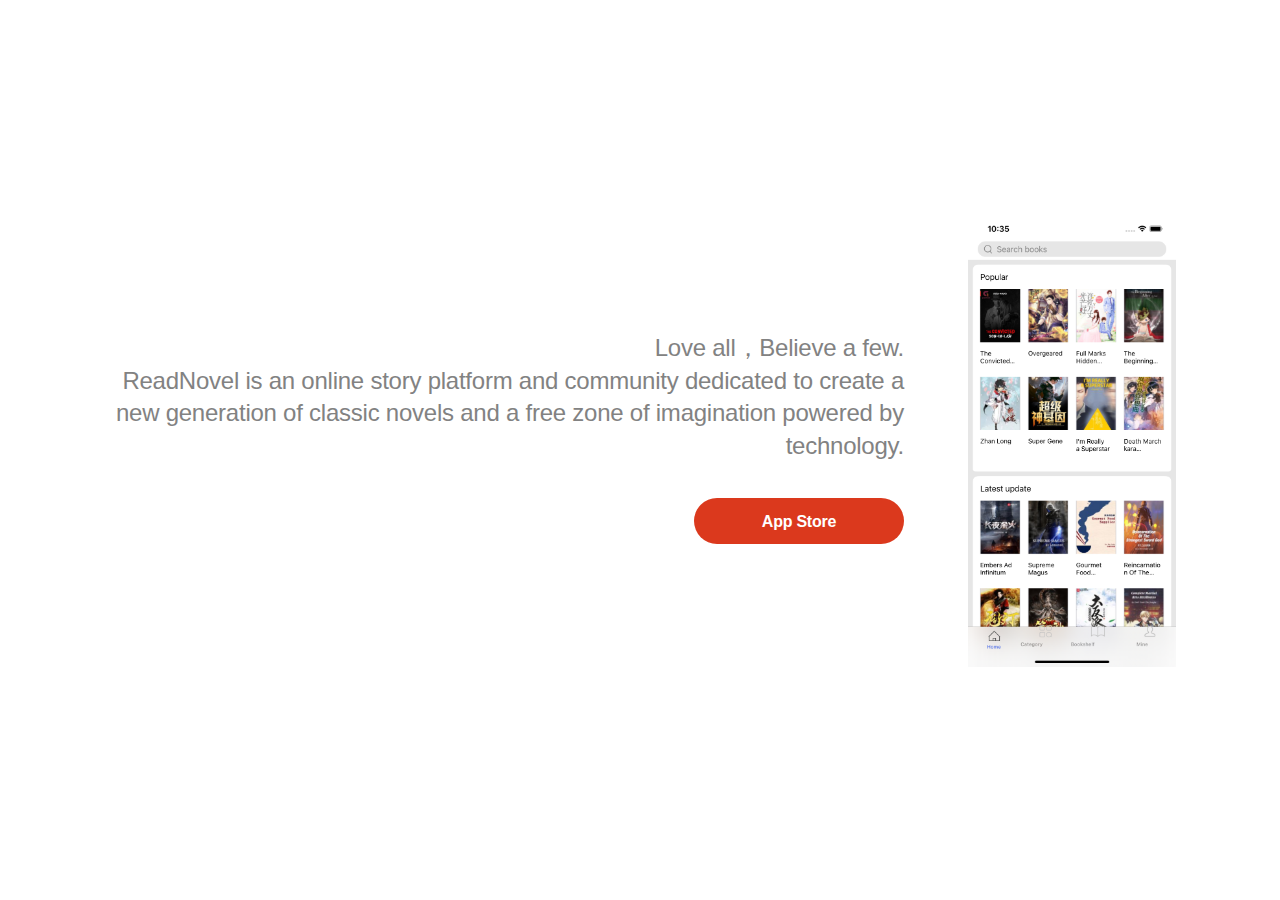
==== index.html @ 3066537f "Rename readnovel.html to index.html" ====
<!DOCTYPE html>
<html>
  <head>
    <meta http-equiv="Content-Type" content="text/html; charset=UTF-8" />
    <meta name="twitter:card" content="summary_large_image" />
    <title>
      Love all，Believe a few.
    </title>
    <link rel="shortcut icon" href="./favicon.png" />

    <meta
      name="viewport"
      content="width=device-width, initial-scale=1, user-scalable=no"
    />
    <link rel="stylesheet" href="./main.css" />
  </head>
  <body class="is-mobile">
    <!-- Header -->
    <header id="header">
      <div class="content">
        <p style="max-width: 800px;">
          Love all，Believe a few.
          <br/>
          ReadNovel is an online story platform and community dedicated to create a new generation of classic novels and a free zone of imagination powered by technology.
        </p>
        <ul class="actions">
          <li>
            <a
              href="https://apps.apple.com/cn/app/id1539115561"
              class="button primary solid"
              target="_blank"
              >App Store</a
            >
          </li>
        </ul>
      </div>
      <div class="image phone">
        <div class="inner"><img src="./pic_screen.png" alt="" /></div>
      </div>
    </header>
  </body>
</html>
---- main.css ----
@import url(fontawesome-all.min.css);

/*
	Fractal by HTML5 UP
	html5up.net | @ajlkn
	Free for personal and commercial use under the CCA 3.0 license (html5up.net/license)
*/

html, body, div, span, applet, object,
iframe, h1, h2, h3, h4, h5, h6, p, blockquote,
pre, a, abbr, acronym, address, big, cite,
code, del, dfn, em, img, ins, kbd, q, s, samp,
small, strike, strong, sub, sup, tt, var, b,
u, i, center, dl, dt, dd, ol, ul, li, fieldset,
form, label, legend, table, caption, tbody,
tfoot, thead, tr, th, td, article, aside,
canvas, details, embed, figure, figcaption,
footer, header, hgroup, menu, nav, output, ruby,
section, summary, time, mark, audio, video {
	margin: 0;
	padding: 0;
	border: 0;
	font-size: 100%;
	font: inherit;
	vertical-align: baseline;}

article, aside, details, figcaption, figure,
footer, header, hgroup, menu, nav, section {
	display: block;}

body {
	line-height: 1;
}

ol, ul {
	list-style: none;
}

blockquote, q {
	quotes: none;
}

	blockquote:before, blockquote:after, q:before, q:after {
		content: '';
		content: none;
	}

table {
	border-collapse: collapse;
	border-spacing: 0;
}

body {
	-webkit-text-size-adjust: none;
}

mark {
	background-color: transparent;
	color: inherit;
}

input::-moz-focus-inner {
	border: 0;
	padding: 0;
}

input, select, textarea {
	-moz-appearance: none;
	-webkit-appearance: none;
	-ms-appearance: none;
	appearance: none;
}

/* Basic */

	@-ms-viewport {
		width: device-width;
	}

	body {
		-ms-overflow-style: scrollbar;
	}

	@media screen and (max-width: 360px) {

		html, body {
			min-width: 320px;
		}

	}

	html {
		box-sizing: border-box;
	}

	*, *:before, *:after {
		box-sizing: inherit;
	}

	body {
		background: #ffffff;
	}

		body.is-preload *, body.is-preload *:before, body.is-preload *:after {
			-moz-animation: none !important;
			-webkit-animation: none !important;
			-ms-animation: none !important;
			animation: none !important;
			-moz-transition: none !important;
			-webkit-transition: none !important;
			-ms-transition: none !important;
			transition: none !important;
		}

/* Type */

	body {
		color: #999999;
	}

	html, input, select, textarea {
		font-size: 16pt;
	}

		@media screen and (max-width: 1680px) {

			html, input, select, textarea {
				font-size: 13pt;
			}

		}

		@media screen and (max-width: 1280px) {

			html, input, select, textarea {
				font-size: 12pt;
			}

		}

		@media screen and (max-width: 360px) {

			html, input, select, textarea {
				font-size: 11pt;
			}

		}

	body, input, select, textarea {
		font-family: Arial, Helvetica, sans-serif;
		font-weight: normal;
		line-height: 1.5em;
		letter-spacing: -0.015em;
	}

	a {
		-moz-transition: color 0.2s ease-in-out, border-bottom-color 0.2s ease-in-out;
		-webkit-transition: color 0.2s ease-in-out, border-bottom-color 0.2s ease-in-out;
		-ms-transition: color 0.2s ease-in-out, border-bottom-color 0.2s ease-in-out;
		transition: color 0.2s ease-in-out, border-bottom-color 0.2s ease-in-out;
		text-decoration: none;
		border-bottom: dotted 1px;
	}

		a:hover {
			border-bottom-color: transparent !important;
		}

	strong, b {
		font-weight: bold;
	}

	em, i {
		font-style: italic;
	}

	p {
		margin: 0 0 2em 0;
	}

	h1, h2, h3, h4, h5, h6 {
		font-weight: normal;
		line-height: 1em;
		margin: 0 0 1em 0;
		letter-spacing: -0.0125em;
	}

		h1 a, h2 a, h3 a, h4 a, h5 a, h6 a {
			color: inherit;
			text-decoration: none;
			border-bottom: none;
		}

		@media screen and (max-width: 980px) {

			h1 br, h2 br, h3 br, h4 br, h5 br, h6 br {
				display: none;
			}

		}

	h2 {
		font-size: 1.75em;
		line-height: 1.5em;
	}

	h3 {
		font-size: 1.5em;
		line-height: 1.5em;
	}

	h4 {
		font-size: 1.1em;
		line-height: 1.5em;
	}

	h5 {
		font-size: 0.9em;
		line-height: 1.5em;
	}

	h6 {
		font-size: 0.7em;
		line-height: 1.5em;
	}

	@media screen and (max-width: 736px) {

		h2 {
			font-size: 1.25em;
		}

		h3 {
			font-size: 1.2em;
		}

		h4 {
			font-size: 1em;
		}

	}

	sub {
		font-size: 0.8em;
		position: relative;
		top: 0.5em;
	}

	sup {
		font-size: 0.8em;
		position: relative;
		top: -0.5em;
	}

	blockquote {
		border-left-style: solid;
		border-left-width: 4px;
		font-style: italic;
		margin: 0 0 2em 0;
		padding: 0.5em 0 0.5em 2em;
	}

	code {
		border-radius: 6px;
		border-style: solid;
		border-width: 1px;
		font-family: "Courier New", monospace;
		font-size: 0.9em;
		margin: 0 0.25em;
		padding: 0.25em 0.65em;
	}

	pre {
		-webkit-overflow-scrolling: touch;
		font-family: "Courier New", monospace;
		font-size: 0.9em;
		margin: 0 0 2em 0;
	}

		pre code {
			display: block;
			line-height: 1.75em;
			padding: 1em 1.5em;
			overflow-x: auto;
		}

	hr {
		border: 0;
		border-bottom-style: solid;
		border-bottom-width: 1px;
		margin: 2em 0;
	}

		hr.major {
			margin: 3em 0;
		}

	.align-left {
		text-align: left;
	}

	.align-center {
		text-align: center;
	}

	.align-right {
		text-align: right;
	}

	input, select, textarea {
		color: #999999;
	}

	a {
		color: inherit;
		border-bottom-color: #d6d6d6;
	}

		a:hover {
			color: #4696e5;
		}

	strong, b {
		color: #828282;
	}

	h1, h2, h3, h4, h5, h6 {
		color: #828282;
	}

	blockquote {
		border-left-color: #e6e6e6;
	}

	code {
		background: rgba(144, 144, 144, 0.075);
		border-color: #e6e6e6;
	}

	hr {
		border-bottom-color: #e6e6e6;
	}

/* Row */

	.row {
		display: flex;
		flex-wrap: wrap;
		box-sizing: border-box;
		align-items: stretch;
	}

		.row > * {
			box-sizing: border-box;
		}

		.row.gtr-uniform > * > :last-child {
			margin-bottom: 0;
		}

		.row.aln-left {
			justify-content: flex-start;
		}

		.row.aln-center {
			justify-content: center;
		}

		.row.aln-right {
			justify-content: flex-end;
		}

		.row.aln-top {
			align-items: flex-start;
		}

		.row.aln-middle {
			align-items: center;
		}

		.row.aln-bottom {
			align-items: flex-end;
		}

		.row > .imp {
			order: -1;
		}

		.row > .col-1 {
			width: 8.33333%;
		}

		.row > .off-1 {
			margin-left: 8.33333%;
		}

		.row > .col-2 {
			width: 16.66667%;
		}

		.row > .off-2 {
			margin-left: 16.66667%;
		}

		.row > .col-3 {
			width: 25%;
		}

		.row > .off-3 {
			margin-left: 25%;
		}

		.row > .col-4 {
			width: 33.33333%;
		}

		.row > .off-4 {
			margin-left: 33.33333%;
		}

		.row > .col-5 {
			width: 41.66667%;
		}

		.row > .off-5 {
			margin-left: 41.66667%;
		}

		.row > .col-6 {
			width: 50%;
		}

		.row > .off-6 {
			margin-left: 50%;
		}

		.row > .col-7 {
			width: 58.33333%;
		}

		.row > .off-7 {
			margin-left: 58.33333%;
		}

		.row > .col-8 {
			width: 66.66667%;
		}

		.row > .off-8 {
			margin-left: 66.66667%;
		}

		.row > .col-9 {
			width: 75%;
		}

		.row > .off-9 {
			margin-left: 75%;
		}

		.row > .col-10 {
			width: 83.33333%;
		}

		.row > .off-10 {
			margin-left: 83.33333%;
		}

		.row > .col-11 {
			width: 91.66667%;
		}

		.row > .off-11 {
			margin-left: 91.66667%;
		}

		.row > .col-12 {
			width: 100%;
		}

		.row > .off-12 {
			margin-left: 100%;
		}

		.row.gtr-0 {
			margin-top: 0;
			margin-left: 0em;
		}

			.row.gtr-0 > * {
				padding: 0 0 0 0em;
			}

			.row.gtr-0.gtr-uniform {
				margin-top: 0em;
			}

				.row.gtr-0.gtr-uniform > * {
					padding-top: 0em;
				}

		.row.gtr-25 {
			margin-top: 0;
			margin-left: -0.375em;
		}

			.row.gtr-25 > * {
				padding: 0 0 0 0.375em;
			}

			.row.gtr-25.gtr-uniform {
				margin-top: -0.375em;
			}

				.row.gtr-25.gtr-uniform > * {
					padding-top: 0.375em;
				}

		.row.gtr-50 {
			margin-top: 0;
			margin-left: -0.75em;
		}

			.row.gtr-50 > * {
				padding: 0 0 0 0.75em;
			}

			.row.gtr-50.gtr-uniform {
				margin-top: -0.75em;
			}

				.row.gtr-50.gtr-uniform > * {
					padding-top: 0.75em;
				}

		.row {
			margin-top: 0;
			margin-left: -1.5em;
		}

			.row > * {
				padding: 0 0 0 1.5em;
			}

			.row.gtr-uniform {
				margin-top: -1.5em;
			}

				.row.gtr-uniform > * {
					padding-top: 1.5em;
				}

		.row.gtr-150 {
			margin-top: 0;
			margin-left: -2.25em;
		}

			.row.gtr-150 > * {
				padding: 0 0 0 2.25em;
			}

			.row.gtr-150.gtr-uniform {
				margin-top: -2.25em;
			}

				.row.gtr-150.gtr-uniform > * {
					padding-top: 2.25em;
				}

		.row.gtr-200 {
			margin-top: 0;
			margin-left: -3em;
		}

			.row.gtr-200 > * {
				padding: 0 0 0 3em;
			}

			.row.gtr-200.gtr-uniform {
				margin-top: -3em;
			}

				.row.gtr-200.gtr-uniform > * {
					padding-top: 3em;
				}

		@media screen and (max-width: 1680px) {

			.row {
				display: flex;
				flex-wrap: wrap;
				box-sizing: border-box;
				align-items: stretch;
			}

				.row > * {
					box-sizing: border-box;
				}

				.row.gtr-uniform > * > :last-child {
					margin-bottom: 0;
				}

				.row.aln-left {
					justify-content: flex-start;
				}

				.row.aln-center {
					justify-content: center;
				}

				.row.aln-right {
					justify-content: flex-end;
				}

				.row.aln-top {
					align-items: flex-start;
				}

				.row.aln-middle {
					align-items: center;
				}

				.row.aln-bottom {
					align-items: flex-end;
				}

				.row > .imp-xlarge {
					order: -1;
				}

				.row > .col-1-xlarge {
					width: 8.33333%;
				}

				.row > .off-1-xlarge {
					margin-left: 8.33333%;
				}

				.row > .col-2-xlarge {
					width: 16.66667%;
				}

				.row > .off-2-xlarge {
					margin-left: 16.66667%;
				}

				.row > .col-3-xlarge {
					width: 25%;
				}

				.row > .off-3-xlarge {
					margin-left: 25%;
				}

				.row > .col-4-xlarge {
					width: 33.33333%;
				}

				.row > .off-4-xlarge {
					margin-left: 33.33333%;
				}

				.row > .col-5-xlarge {
					width: 41.66667%;
				}

				.row > .off-5-xlarge {
					margin-left: 41.66667%;
				}

				.row > .col-6-xlarge {
					width: 50%;
				}

				.row > .off-6-xlarge {
					margin-left: 50%;
				}

				.row > .col-7-xlarge {
					width: 58.33333%;
				}

				.row > .off-7-xlarge {
					margin-left: 58.33333%;
				}

				.row > .col-8-xlarge {
					width: 66.66667%;
				}

				.row > .off-8-xlarge {
					margin-left: 66.66667%;
				}

				.row > .col-9-xlarge {
					width: 75%;
				}

				.row > .off-9-xlarge {
					margin-left: 75%;
				}

				.row > .col-10-xlarge {
					width: 83.33333%;
				}

				.row > .off-10-xlarge {
					margin-left: 83.33333%;
				}

				.row > .col-11-xlarge {
					width: 91.66667%;
				}

				.row > .off-11-xlarge {
					margin-left: 91.66667%;
				}

				.row > .col-12-xlarge {
					width: 100%;
				}

				.row > .off-12-xlarge {
					margin-left: 100%;
				}

				.row.gtr-0 {
					margin-top: 0;
					margin-left: 0em;
				}

					.row.gtr-0 > * {
						padding: 0 0 0 0em;
					}

					.row.gtr-0.gtr-uniform {
						margin-top: 0em;
					}

						.row.gtr-0.gtr-uniform > * {
							padding-top: 0em;
						}

				.row.gtr-25 {
					margin-top: 0;
					margin-left: -0.375em;
				}

					.row.gtr-25 > * {
						padding: 0 0 0 0.375em;
					}

					.row.gtr-25.gtr-uniform {
						margin-top: -0.375em;
					}

						.row.gtr-25.gtr-uniform > * {
							padding-top: 0.375em;
						}

				.row.gtr-50 {
					margin-top: 0;
					margin-left: -0.75em;
				}

					.row.gtr-50 > * {
						padding: 0 0 0 0.75em;
					}

					.row.gtr-50.gtr-uniform {
						margin-top: -0.75em;
					}

						.row.gtr-50.gtr-uniform > * {
							padding-top: 0.75em;
						}

				.row {
					margin-top: 0;
					margin-left: -1.5em;
				}

					.row > * {
						padding: 0 0 0 1.5em;
					}

					.row.gtr-uniform {
						margin-top: -1.5em;
					}

						.row.gtr-uniform > * {
							padding-top: 1.5em;
						}

				.row.gtr-150 {
					margin-top: 0;
					margin-left: -2.25em;
				}

					.row.gtr-150 > * {
						padding: 0 0 0 2.25em;
					}

					.row.gtr-150.gtr-uniform {
						margin-top: -2.25em;
					}

						.row.gtr-150.gtr-uniform > * {
							padding-top: 2.25em;
						}

				.row.gtr-200 {
					margin-top: 0;
					margin-left: -3em;
				}

					.row.gtr-200 > * {
						padding: 0 0 0 3em;
					}

					.row.gtr-200.gtr-uniform {
						margin-top: -3em;
					}

						.row.gtr-200.gtr-uniform > * {
							padding-top: 3em;
						}

		}

		@media screen and (max-width: 1280px) {

			.row {
				display: flex;
				flex-wrap: wrap;
				box-sizing: border-box;
				align-items: stretch;
			}

				.row > * {
					box-sizing: border-box;
				}

				.row.gtr-uniform > * > :last-child {
					margin-bottom: 0;
				}

				.row.aln-left {
					justify-content: flex-start;
				}

				.row.aln-center {
					justify-content: center;
				}

				.row.aln-right {
					justify-content: flex-end;
				}

				.row.aln-top {
					align-items: flex-start;
				}

				.row.aln-middle {
					align-items: center;
				}

				.row.aln-bottom {
					align-items: flex-end;
				}

				.row > .imp-large {
					order: -1;
				}

				.row > .col-1-large {
					width: 8.33333%;
				}

				.row > .off-1-large {
					margin-left: 8.33333%;
				}

				.row > .col-2-large {
					width: 16.66667%;
				}

				.row > .off-2-large {
					margin-left: 16.66667%;
				}

				.row > .col-3-large {
					width: 25%;
				}

				.row > .off-3-large {
					margin-left: 25%;
				}

				.row > .col-4-large {
					width: 33.33333%;
				}

				.row > .off-4-large {
					margin-left: 33.33333%;
				}

				.row > .col-5-large {
					width: 41.66667%;
				}

				.row > .off-5-large {
					margin-left: 41.66667%;
				}

				.row > .col-6-large {
					width: 50%;
				}

				.row > .off-6-large {
					margin-left: 50%;
				}

				.row > .col-7-large {
					width: 58.33333%;
				}

				.row > .off-7-large {
					margin-left: 58.33333%;
				}

				.row > .col-8-large {
					width: 66.66667%;
				}

				.row > .off-8-large {
					margin-left: 66.66667%;
				}

				.row > .col-9-large {
					width: 75%;
				}

				.row > .off-9-large {
					margin-left: 75%;
				}

				.row > .col-10-large {
					width: 83.33333%;
				}

				.row > .off-10-large {
					margin-left: 83.33333%;
				}

				.row > .col-11-large {
					width: 91.66667%;
				}

				.row > .off-11-large {
					margin-left: 91.66667%;
				}

				.row > .col-12-large {
					width: 100%;
				}

				.row > .off-12-large {
					margin-left: 100%;
				}

				.row.gtr-0 {
					margin-top: 0;
					margin-left: 0em;
				}

					.row.gtr-0 > * {
						padding: 0 0 0 0em;
					}

					.row.gtr-0.gtr-uniform {
						margin-top: 0em;
					}

						.row.gtr-0.gtr-uniform > * {
							padding-top: 0em;
						}

				.row.gtr-25 {
					margin-top: 0;
					margin-left: -0.375em;
				}

					.row.gtr-25 > * {
						padding: 0 0 0 0.375em;
					}

					.row.gtr-25.gtr-uniform {
						margin-top: -0.375em;
					}

						.row.gtr-25.gtr-uniform > * {
							padding-top: 0.375em;
						}

				.row.gtr-50 {
					margin-top: 0;
					margin-left: -0.75em;
				}

					.row.gtr-50 > * {
						padding: 0 0 0 0.75em;
					}

					.row.gtr-50.gtr-uniform {
						margin-top: -0.75em;
					}

						.row.gtr-50.gtr-uniform > * {
							padding-top: 0.75em;
						}

				.row {
					margin-top: 0;
					margin-left: -1.5em;
				}

					.row > * {
						padding: 0 0 0 1.5em;
					}

					.row.gtr-uniform {
						margin-top: -1.5em;
					}

						.row.gtr-uniform > * {
							padding-top: 1.5em;
						}

				.row.gtr-150 {
					margin-top: 0;
					margin-left: -2.25em;
				}

					.row.gtr-150 > * {
						padding: 0 0 0 2.25em;
					}

					.row.gtr-150.gtr-uniform {
						margin-top: -2.25em;
					}

						.row.gtr-150.gtr-uniform > * {
							padding-top: 2.25em;
						}

				.row.gtr-200 {
					margin-top: 0;
					margin-left: -3em;
				}

					.row.gtr-200 > * {
						padding: 0 0 0 3em;
					}

					.row.gtr-200.gtr-uniform {
						margin-top: -3em;
					}

						.row.gtr-200.gtr-uniform > * {
							padding-top: 3em;
						}

		}

		@media screen and (max-width: 980px) {

			.row {
				display: flex;
				flex-wrap: wrap;
				box-sizing: border-box;
				align-items: stretch;
			}

				.row > * {
					box-sizing: border-box;
				}

				.row.gtr-uniform > * > :last-child {
					margin-bottom: 0;
				}

				.row.aln-left {
					justify-content: flex-start;
				}

				.row.aln-center {
					justify-content: center;
				}

				.row.aln-right {
					justify-content: flex-end;
				}

				.row.aln-top {
					align-items: flex-start;
				}

				.row.aln-middle {
					align-items: center;
				}

				.row.aln-bottom {
					align-items: flex-end;
				}

				.row > .imp-medium {
					order: -1;
				}

				.row > .col-1-medium {
					width: 8.33333%;
				}

				.row > .off-1-medium {
					margin-left: 8.33333%;
				}

				.row > .col-2-medium {
					width: 16.66667%;
				}

				.row > .off-2-medium {
					margin-left: 16.66667%;
				}

				.row > .col-3-medium {
					width: 25%;
				}

				.row > .off-3-medium {
					margin-left: 25%;
				}

				.row > .col-4-medium {
					width: 33.33333%;
				}

				.row > .off-4-medium {
					margin-left: 33.33333%;
				}

				.row > .col-5-medium {
					width: 41.66667%;
				}

				.row > .off-5-medium {
					margin-left: 41.66667%;
				}

				.row > .col-6-medium {
					width: 50%;
				}

				.row > .off-6-medium {
					margin-left: 50%;
				}

				.row > .col-7-medium {
					width: 58.33333%;
				}

				.row > .off-7-medium {
					margin-left: 58.33333%;
				}

				.row > .col-8-medium {
					width: 66.66667%;
				}

				.row > .off-8-medium {
					margin-left: 66.66667%;
				}

				.row > .col-9-medium {
					width: 75%;
				}

				.row > .off-9-medium {
					margin-left: 75%;
				}

				.row > .col-10-medium {
					width: 83.33333%;
				}

				.row > .off-10-medium {
					margin-left: 83.33333%;
				}

				.row > .col-11-medium {
					width: 91.66667%;
				}

				.row > .off-11-medium {
					margin-left: 91.66667%;
				}

				.row > .col-12-medium {
					width: 100%;
				}

				.row > .off-12-medium {
					margin-left: 100%;
				}

				.row.gtr-0 {
					margin-top: 0;
					margin-left: 0em;
				}

					.row.gtr-0 > * {
						padding: 0 0 0 0em;
					}

					.row.gtr-0.gtr-uniform {
						margin-top: 0em;
					}

						.row.gtr-0.gtr-uniform > * {
							padding-top: 0em;
						}

				.row.gtr-25 {
					margin-top: 0;
					margin-left: -0.375em;
				}

					.row.gtr-25 > * {
						padding: 0 0 0 0.375em;
					}

					.row.gtr-25.gtr-uniform {
						margin-top: -0.375em;
					}

						.row.gtr-25.gtr-uniform > * {
							padding-top: 0.375em;
						}

				.row.gtr-50 {
					margin-top: 0;
					margin-left: -0.75em;
				}

					.row.gtr-50 > * {
						padding: 0 0 0 0.75em;
					}

					.row.gtr-50.gtr-uniform {
						margin-top: -0.75em;
					}

						.row.gtr-50.gtr-uniform > * {
							padding-top: 0.75em;
						}

				.row {
					margin-top: 0;
					margin-left: -1.5em;
				}

					.row > * {
						padding: 0 0 0 1.5em;
					}

					.row.gtr-uniform {
						margin-top: -1.5em;
					}

						.row.gtr-uniform > * {
							padding-top: 1.5em;
						}

				.row.gtr-150 {
					margin-top: 0;
					margin-left: -2.25em;
				}

					.row.gtr-150 > * {
						padding: 0 0 0 2.25em;
					}

					.row.gtr-150.gtr-uniform {
						margin-top: -2.25em;
					}

						.row.gtr-150.gtr-uniform > * {
							padding-top: 2.25em;
						}

				.row.gtr-200 {
					margin-top: 0;
					margin-left: -3em;
				}

					.row.gtr-200 > * {
						padding: 0 0 0 3em;
					}

					.row.gtr-200.gtr-uniform {
						margin-top: -3em;
					}

						.row.gtr-200.gtr-uniform > * {
							padding-top: 3em;
						}

		}

		@media screen and (max-width: 736px) {

			.row {
				display: flex;
				flex-wrap: wrap;
				box-sizing: border-box;
				align-items: stretch;
			}

				.row > * {
					box-sizing: border-box;
				}

				.row.gtr-uniform > * > :last-child {
					margin-bottom: 0;
				}

				.row.aln-left {
					justify-content: flex-start;
				}

				.row.aln-center {
					justify-content: center;
				}

				.row.aln-right {
					justify-content: flex-end;
				}

				.row.aln-top {
					align-items: flex-start;
				}

				.row.aln-middle {
					align-items: center;
				}

				.row.aln-bottom {
					align-items: flex-end;
				}

				.row > .imp-small {
					order: -1;
				}

				.row > .col-1-small {
					width: 8.33333%;
				}

				.row > .off-1-small {
					margin-left: 8.33333%;
				}

				.row > .col-2-small {
					width: 16.66667%;
				}

				.row > .off-2-small {
					margin-left: 16.66667%;
				}

				.row > .col-3-small {
					width: 25%;
				}

				.row > .off-3-small {
					margin-left: 25%;
				}

				.row > .col-4-small {
					width: 33.33333%;
				}

				.row > .off-4-small {
					margin-left: 33.33333%;
				}

				.row > .col-5-small {
					width: 41.66667%;
				}

				.row > .off-5-small {
					margin-left: 41.66667%;
				}

				.row > .col-6-small {
					width: 50%;
				}

				.row > .off-6-small {
					margin-left: 50%;
				}

				.row > .col-7-small {
					width: 58.33333%;
				}

				.row > .off-7-small {
					margin-left: 58.33333%;
				}

				.row > .col-8-small {
					width: 66.66667%;
				}

				.row > .off-8-small {
					margin-left: 66.66667%;
				}

				.row > .col-9-small {
					width: 75%;
				}

				.row > .off-9-small {
					margin-left: 75%;
				}

				.row > .col-10-small {
					width: 83.33333%;
				}

				.row > .off-10-small {
					margin-left: 83.33333%;
				}

				.row > .col-11-small {
					width: 91.66667%;
				}

				.row > .off-11-small {
					margin-left: 91.66667%;
				}

				.row > .col-12-small {
					width: 100%;
				}

				.row > .off-12-small {
					margin-left: 100%;
				}

				.row.gtr-0 {
					margin-top: 0;
					margin-left: 0em;
				}

					.row.gtr-0 > * {
						padding: 0 0 0 0em;
					}

					.row.gtr-0.gtr-uniform {
						margin-top: 0em;
					}

						.row.gtr-0.gtr-uniform > * {
							padding-top: 0em;
						}

				.row.gtr-25 {
					margin-top: 0;
					margin-left: -0.375em;
				}

					.row.gtr-25 > * {
						padding: 0 0 0 0.375em;
					}

					.row.gtr-25.gtr-uniform {
						margin-top: -0.375em;
					}

						.row.gtr-25.gtr-uniform > * {
							padding-top: 0.375em;
						}

				.row.gtr-50 {
					margin-top: 0;
					margin-left: -0.75em;
				}

					.row.gtr-50 > * {
						padding: 0 0 0 0.75em;
					}

					.row.gtr-50.gtr-uniform {
						margin-top: -0.75em;
					}

						.row.gtr-50.gtr-uniform > * {
							padding-top: 0.75em;
						}

				.row {
					margin-top: 0;
					margin-left: -1.5em;
				}

					.row > * {
						padding: 0 0 0 1.5em;
					}

					.row.gtr-uniform {
						margin-top: -1.5em;
					}

						.row.gtr-uniform > * {
							padding-top: 1.5em;
						}

				.row.gtr-150 {
					margin-top: 0;
					margin-left: -2.25em;
				}

					.row.gtr-150 > * {
						padding: 0 0 0 2.25em;
					}

					.row.gtr-150.gtr-uniform {
						margin-top: -2.25em;
					}

						.row.gtr-150.gtr-uniform > * {
							padding-top: 2.25em;
						}

				.row.gtr-200 {
					margin-top: 0;
					margin-left: -3em;
				}

					.row.gtr-200 > * {
						padding: 0 0 0 3em;
					}

					.row.gtr-200.gtr-uniform {
						margin-top: -3em;
					}

						.row.gtr-200.gtr-uniform > * {
							padding-top: 3em;
						}

		}

		@media screen and (max-width: 480px) {

			.row {
				display: flex;
				flex-wrap: wrap;
				box-sizing: border-box;
				align-items: stretch;
			}

				.row > * {
					box-sizing: border-box;
				}

				.row.gtr-uniform > * > :last-child {
					margin-bottom: 0;
				}

				.row.aln-left {
					justify-content: flex-start;
				}

				.row.aln-center {
					justify-content: center;
				}

				.row.aln-right {
					justify-content: flex-end;
				}

				.row.aln-top {
					align-items: flex-start;
				}

				.row.aln-middle {
					align-items: center;
				}

				.row.aln-bottom {
					align-items: flex-end;
				}

				.row > .imp-xsmall {
					order: -1;
				}

				.row > .col-1-xsmall {
					width: 8.33333%;
				}

				.row > .off-1-xsmall {
					margin-left: 8.33333%;
				}

				.row > .col-2-xsmall {
					width: 16.66667%;
				}

				.row > .off-2-xsmall {
					margin-left: 16.66667%;
				}

				.row > .col-3-xsmall {
					width: 25%;
				}

				.row > .off-3-xsmall {
					margin-left: 25%;
				}

				.row > .col-4-xsmall {
					width: 33.33333%;
				}

				.row > .off-4-xsmall {
					margin-left: 33.33333%;
				}

				.row > .col-5-xsmall {
					width: 41.66667%;
				}

				.row > .off-5-xsmall {
					margin-left: 41.66667%;
				}

				.row > .col-6-xsmall {
					width: 50%;
				}

				.row > .off-6-xsmall {
					margin-left: 50%;
				}

				.row > .col-7-xsmall {
					width: 58.33333%;
				}

				.row > .off-7-xsmall {
					margin-left: 58.33333%;
				}

				.row > .col-8-xsmall {
					width: 66.66667%;
				}

				.row > .off-8-xsmall {
					margin-left: 66.66667%;
				}

				.row > .col-9-xsmall {
					width: 75%;
				}

				.row > .off-9-xsmall {
					margin-left: 75%;
				}

				.row > .col-10-xsmall {
					width: 83.33333%;
				}

				.row > .off-10-xsmall {
					margin-left: 83.33333%;
				}

				.row > .col-11-xsmall {
					width: 91.66667%;
				}

				.row > .off-11-xsmall {
					margin-left: 91.66667%;
				}

				.row > .col-12-xsmall {
					width: 100%;
				}

				.row > .off-12-xsmall {
					margin-left: 100%;
				}

				.row.gtr-0 {
					margin-top: 0;
					margin-left: 0em;
				}

					.row.gtr-0 > * {
						padding: 0 0 0 0em;
					}

					.row.gtr-0.gtr-uniform {
						margin-top: 0em;
					}

						.row.gtr-0.gtr-uniform > * {
							padding-top: 0em;
						}

				.row.gtr-25 {
					margin-top: 0;
					margin-left: -0.375em;
				}

					.row.gtr-25 > * {
						padding: 0 0 0 0.375em;
					}

					.row.gtr-25.gtr-uniform {
						margin-top: -0.375em;
					}

						.row.gtr-25.gtr-uniform > * {
							padding-top: 0.375em;
						}

				.row.gtr-50 {
					margin-top: 0;
					margin-left: -0.75em;
				}

					.row.gtr-50 > * {
						padding: 0 0 0 0.75em;
					}

					.row.gtr-50.gtr-uniform {
						margin-top: -0.75em;
					}

						.row.gtr-50.gtr-uniform > * {
							padding-top: 0.75em;
						}

				.row {
					margin-top: 0;
					margin-left: -1.5em;
				}

					.row > * {
						padding: 0 0 0 1.5em;
					}

					.row.gtr-uniform {
						margin-top: -1.5em;
					}

						.row.gtr-uniform > * {
							padding-top: 1.5em;
						}

				.row.gtr-150 {
					margin-top: 0;
					margin-left: -2.25em;
				}

					.row.gtr-150 > * {
						padding: 0 0 0 2.25em;
					}

					.row.gtr-150.gtr-uniform {
						margin-top: -2.25em;
					}

						.row.gtr-150.gtr-uniform > * {
							padding-top: 2.25em;
						}

				.row.gtr-200 {
					margin-top: 0;
					margin-left: -3em;
				}

					.row.gtr-200 > * {
						padding: 0 0 0 3em;
					}

					.row.gtr-200.gtr-uniform {
						margin-top: -3em;
					}

						.row.gtr-200.gtr-uniform > * {
							padding-top: 3em;
						}

		}

/* Box */

	.box {
		border-radius: 6px;
		border: solid 1px #e6e6e6;
		margin-bottom: 2em;
		padding: 1.5em;
	}

		.box > :last-child,
		.box > :last-child > :last-child,
		.box > :last-child > :last-child > :last-child {
			margin-bottom: 0;
		}

		.box.alt {
			border: 0;
			border-radius: 0;
			padding: 0;
		}

/* Button */

	input[type="submit"],
	input[type="reset"],
	input[type="button"],
	button,
	.button {
		-moz-appearance: none;
		-webkit-appearance: none;
		-ms-appearance: none;
		appearance: none;
		-moz-transition: background-color 0.2s ease-in-out, color 0.2s ease-in-out;
		-webkit-transition: background-color 0.2s ease-in-out, color 0.2s ease-in-out;
		-ms-transition: background-color 0.2s ease-in-out, color 0.2s ease-in-out;
		transition: background-color 0.2s ease-in-out, color 0.2s ease-in-out;
		border-radius: 6px;
		border: 0;
		cursor: pointer;
		display: inline-block;
		font-weight: bold;
		height: 2.85em;
		line-height: 2.95em;
		padding: 0 1.75em;
		text-align: center;
		text-decoration: none;
		white-space: nowrap;
	}

		input[type="submit"].icon,
		input[type="reset"].icon,
		input[type="button"].icon,
		button.icon,
		.button.icon {
			padding-left: 1.35em;
		}

			input[type="submit"].icon:before,
			input[type="reset"].icon:before,
			input[type="button"].icon:before,
			button.icon:before,
			.button.icon:before {
				margin-right: 0.5em;
			}

		input[type="submit"].fit,
		input[type="reset"].fit,
		input[type="button"].fit,
		button.fit,
		.button.fit {
			width: 100%;
		}

		input[type="submit"].small,
		input[type="reset"].small,
		input[type="button"].small,
		button.small,
		.button.small {
			font-size: 0.8em;
		}

		input[type="submit"].large,
		input[type="reset"].large,
		input[type="button"].large,
		button.large,
		.button.large {
			font-size: 1.35em;
		}

		input[type="submit"].disabled, input[type="submit"]:disabled,
		input[type="reset"].disabled,
		input[type="reset"]:disabled,
		input[type="button"].disabled,
		input[type="button"]:disabled,
		button.disabled,
		button:disabled,
		.button.disabled,
		.button:disabled {
			pointer-events: none;
			cursor: default;
			opacity: 0.25;
		}

		@media screen and (max-width: 480px) {

			input[type="submit"].icon,
			input[type="reset"].icon,
			input[type="button"].icon,
			button.icon,
			.button.icon {
				padding: 0;
			}

		}

	@media screen and (max-width: 480px) and (orientation: portrait) {

		input[type="submit"],
		input[type="reset"],
		input[type="button"],
		button,
		.button {
			padding: 0;
		}

	}

	input[type="submit"],
	input[type="reset"],
	input[type="button"],
	button,
	.button {
		background-color: transparent;
		color: #828282 !important;
		box-shadow: inset 0 0 0 2px #e6e6e6;
	}

		input[type="submit"]:hover,
		input[type="reset"]:hover,
		input[type="button"]:hover,
		button:hover,
		.button:hover {
			background-color: rgba(144, 144, 144, 0.075);
		}

		input[type="submit"]:active,
		input[type="reset"]:active,
		input[type="button"]:active,
		button:active,
		.button:active {
			background-color: rgba(144, 144, 144, 0.15);
		}

		input[type="submit"].primary,
		input[type="reset"].primary,
		input[type="button"].primary,
		button.primary,
		.button.primary {
			box-shadow: none;
			background-color: #4696e5;
			color: #ffffff !important;
		}

			input[type="submit"].primary:hover,
			input[type="reset"].primary:hover,
			input[type="button"].primary:hover,
			button.primary:hover,
			.button.primary:hover {
				background-color: #5ca3e8;
			}

			input[type="submit"].primary:active,
			input[type="reset"].primary:active,
			input[type="button"].primary:active,
			button.primary:active,
			.button.primary:active {
				background-color: #3089e2;
			}

/* Form */

	form {
		margin: 0 0 2em 0;
	}

	label {
		display: block;
		font-size: 0.9em;
		font-weight: bold;
		margin: 0 0 1em 0;
	}

	input[type="text"],
	input[type="password"],
	input[type="email"],
	select,
	textarea {
		-moz-appearance: none;
		-webkit-appearance: none;
		-ms-appearance: none;
		appearance: none;
		border-radius: 6px;
		border: none;
		border-style: solid;
		border-width: 1px;
		color: inherit;
		display: block;
		outline: 0;
		padding: 0 1em;
		text-decoration: none;
		width: 100%;
	}

		input[type="text"]:invalid,
		input[type="password"]:invalid,
		input[type="email"]:invalid,
		select:invalid,
		textarea:invalid {
			box-shadow: none;
		}

	select {
		background-image: url("data:image/svg+xml;charset=utf8,%3Csvg xmlns='http://www.w3.org/2000/svg' width='40' height='40' preserveAspectRatio='none' viewBox='0 0 40 40'%3E%3Cpath d='M9.4,12.3l10.4,10.4l10.4-10.4c0.2-0.2,0.5-0.4,0.9-0.4c0.3,0,0.6,0.1,0.9,0.4l3.3,3.3c0.2,0.2,0.4,0.5,0.4,0.9 c0,0.4-0.1,0.6-0.4,0.9L20.7,31.9c-0.2,0.2-0.5,0.4-0.9,0.4c-0.3,0-0.6-0.1-0.9-0.4L4.3,17.3c-0.2-0.2-0.4-0.5-0.4-0.9 c0-0.4,0.1-0.6,0.4-0.9l3.3-3.3c0.2-0.2,0.5-0.4,0.9-0.4S9.1,12.1,9.4,12.3z' fill='%23e6e6e6' /%3E%3C/svg%3E");
		background-size: 1.25rem;
		background-repeat: no-repeat;
		background-position: calc(100% - 1rem) center;
		height: 2.75em;
		padding-right: 2.75em;
		text-overflow: ellipsis;
	}

		select option {
			color: #828282;
			background: #ffffff;
		}

		select:focus::-ms-value {
			background-color: transparent;
		}

		select::-ms-expand {
			display: none;
		}

	input[type="text"],
	input[type="password"],
	input[type="email"],
	select {
		height: 2.75em;
	}

	textarea {
		padding: 0.75em 1em;
	}

	input[type="checkbox"],
	input[type="radio"] {
		-moz-appearance: none;
		-webkit-appearance: none;
		-ms-appearance: none;
		appearance: none;
		display: block;
		float: left;
		margin-right: -2em;
		opacity: 0;
		width: 1em;
		z-index: -1;
	}

		input[type="checkbox"] + label,
		input[type="radio"] + label {
			text-decoration: none;
			cursor: pointer;
			display: inline-block;
			font-size: 1em;
			font-weight: normal;
			padding-left: 2.4em;
			padding-right: 0.75em;
			position: relative;
		}

			input[type="checkbox"] + label:before,
			input[type="radio"] + label:before {
				-moz-osx-font-smoothing: grayscale;
				-webkit-font-smoothing: antialiased;
				display: inline-block;
				font-style: normal;
				font-variant: normal;
				text-rendering: auto;
				line-height: 1;
				text-transform: none !important;
				font-family: 'Font Awesome 5 Free';
				font-weight: 900;
			}

			input[type="checkbox"] + label:before,
			input[type="radio"] + label:before {
				border-radius: 6px;
				border-style: solid;
				border-width: 1px;
				content: '';
				display: inline-block;
				font-size: 0.8em;
				height: 2.0625em;
				left: 0;
				line-height: 2.0625em;
				position: absolute;
				text-align: center;
				top: 0;
				width: 2.0625em;
			}

		input[type="checkbox"]:checked + label:before,
		input[type="radio"]:checked + label:before {
			content: '\f00c';
		}

	input[type="checkbox"] + label:before {
		border-radius: 6px;
	}

	input[type="radio"] + label:before {
		border-radius: 100%;
	}

	::-webkit-input-placeholder {
		opacity: 1.0;
	}

	:-moz-placeholder {
		opacity: 1.0;
	}

	::-moz-placeholder {
		opacity: 1.0;
	}

	:-ms-input-placeholder {
		opacity: 1.0;
	}

	.formerize-placeholder {
		opacity: 1.0;
	}

	label {
		color: #828282;
	}

	input[type="text"],
	input[type="password"],
	input[type="email"],
	select,
	textarea {
		color: inherit;
		background-color: rgba(144, 144, 144, 0.075);
		border-color: #e6e6e6;
	}

		input[type="text"]:focus,
		input[type="password"]:focus,
		input[type="email"]:focus,
		select:focus,
		textarea:focus {
			border-color: #4696e5;
			box-shadow: 0 0 0 1px #4696e5;
		}

	.select-wrapper:before {
		color: #e6e6e6;
	}

	input[type="checkbox"] + label,
	input[type="radio"] + label {
		color: #999999;
	}

		input[type="checkbox"] + label:before,
		input[type="radio"] + label:before {
			background-color: rgba(144, 144, 144, 0.075);
			border-color: #e6e6e6;
		}

	input[type="checkbox"]:checked + label:before,
	input[type="radio"]:checked + label:before {
		background-color: #4696e5;
		border-color: #4696e5;
		color: #ffffff;
	}

	input[type="checkbox"]:focus + label:before,
	input[type="radio"]:focus + label:before {
		border-color: #4696e5;
		box-shadow: 0 0 0 1px #4696e5;
	}

	::-webkit-input-placeholder {
		color: #e0e0e0 !important;
	}

	:-moz-placeholder {
		color: #e0e0e0 !important;
	}

	::-moz-placeholder {
		color: #e0e0e0 !important;
	}

	:-ms-input-placeholder {
		color: #e0e0e0 !important;
	}

	.formerize-placeholder {
		color: #e0e0e0 !important;
	}

/* Icon */

	.icon {
		text-decoration: none;
		border-bottom: none;
		position: relative;
	}

		.icon:before {
			-moz-osx-font-smoothing: grayscale;
			-webkit-font-smoothing: antialiased;
			display: inline-block;
			font-style: normal;
			font-variant: normal;
			text-rendering: auto;
			line-height: 1;
			text-transform: none !important;
			font-family: 'Font Awesome 5 Free';
			font-weight: 400;
		}

		.icon > .label {
			display: none;
		}

		.icon:before {
			line-height: inherit;
		}

		.icon.solid:before {
			font-weight: 900;
		}

		.icon.brands:before {
			font-family: 'Font Awesome 5 Brands';
		}

	.icon {
		color: #e0e0e0;
	}

/* Image */

	.image {
		border-radius: 6px;
		border: 0;
		display: inline-block;
		position: relative;
		overflow: hidden;
	}

		.image img {
			border-radius: 6px;
			display: block;
		}

		.image.left, .image.right {
			max-width: 40%;
		}

			.image.left img, .image.right img {
				width: 100%;
			}

		.image.left {
			float: left;
			margin: 0 1.5em 1em 0;
			top: 0.25em;
		}

		.image.right {
			float: right;
			margin: 0 0 1em 1.5em;
			top: 0.25em;
		}

		.image.fit {
			display: block;
			margin: 0 0 2em 0;
			width: 100%;
		}

			.image.fit img {
				width: 100%;
			}

		.image.main {
			display: block;
			margin: 0 0 3em 0;
			width: 100%;
		}

			.image.main img {
				width: 100%;
			}

		.image.phone {
			box-shadow: none;
			border-radius: 0;
			margin: 0 0 3em 0;
			width: 13em;
		}

			.image.phone img {
				border-radius: 0;
				display: block;
				position: relative;
				width: 100%;
			}



	.image {
		box-shadow: 0 0 0 4px #ffffff, 0 0 0 5px #e6e6e6;
	}

		.image.phone {
			box-shadow: none;
		}

			.image.phone .inner, .image.phone:before, .image.phone:after {
				border-color: #e6e6e6;
			}

			.image.phone .inner:before {
				background: #e6e6e6;
			}

			.image.phone .inner:after {
				border-color: #e6e6e6;
			}

/* List */

	ol {
		list-style: decimal;
		margin: 0 0 2em 0;
		padding-left: 1.25em;
	}

		ol li {
			padding-left: 0.25em;
		}

	ul {
		list-style: disc;
		margin: 0 0 2em 0;
		padding-left: 1em;
	}

		ul li {
			padding-left: 0.5em;
		}

		ul.alt {
			list-style: none;
			padding-left: 0;
		}

			ul.alt li {
				border-top-style: solid;
				border-top-width: 1px;
				padding: 0.5em 0;
			}

				ul.alt li:first-child {
					border-top: 0;
					padding-top: 0;
				}

	dl {
		margin: 0 0 2em 0;
	}

		dl dt {
			display: block;
			font-weight: bold;
			margin: 0 0 1em 0;
		}

		dl dd {
			margin-left: 2em;
		}

	ul.alt > li {
		border-top-color: #e6e6e6;
	}

/* Actions */

	ul.actions {
		display: -moz-flex;
		display: -webkit-flex;
		display: -ms-flex;
		display: flex;
		cursor: default;
		list-style: none;
		margin-left: -1em;
		padding-left: 0;
	}

		ul.actions li {
			padding: 0 0 0 1em;
			vertical-align: middle;
		}

		ul.actions.special {
			-moz-justify-content: center;
			-webkit-justify-content: center;
			-ms-justify-content: center;
			justify-content: center;
			width: 100%;
			margin-left: 0;
		}

			ul.actions.special li:first-child {
				padding-left: 0;
			}

		ul.actions.stacked {
			-moz-flex-direction: column;
			-webkit-flex-direction: column;
			-ms-flex-direction: column;
			flex-direction: column;
			margin-left: 0;
		}

			ul.actions.stacked li {
				padding: 1.3em 0 0 0;
			}

				ul.actions.stacked li:first-child {
					padding-top: 0;
				}

		ul.actions.fit {
			width: calc(100% + 1em);
		}

			ul.actions.fit li {
				-moz-flex-grow: 1;
				-webkit-flex-grow: 1;
				-ms-flex-grow: 1;
				flex-grow: 1;
				-moz-flex-shrink: 1;
				-webkit-flex-shrink: 1;
				-ms-flex-shrink: 1;
				flex-shrink: 1;
				width: 100%;
			}

				ul.actions.fit li > * {
					width: 100%;
				}

			ul.actions.fit.stacked {
				width: 100%;
			}

		@media screen and (max-width: 480px) {

			ul.actions:not(.fixed) {
				-moz-flex-direction: column;
				-webkit-flex-direction: column;
				-ms-flex-direction: column;
				flex-direction: column;
				margin-left: 0;
				width: 100% !important;
			}

				ul.actions:not(.fixed) li {
					-moz-flex-grow: 1;
					-webkit-flex-grow: 1;
					-ms-flex-grow: 1;
					flex-grow: 1;
					-moz-flex-shrink: 1;
					-webkit-flex-shrink: 1;
					-ms-flex-shrink: 1;
					flex-shrink: 1;
					padding: 1em 0 0 0;
					text-align: center;
					width: 100%;
				}

					ul.actions:not(.fixed) li > * {
						width: 100%;
					}

					ul.actions:not(.fixed) li:first-child {
						padding-top: 0;
					}

					ul.actions:not(.fixed) li input[type="submit"],
					ul.actions:not(.fixed) li input[type="reset"],
					ul.actions:not(.fixed) li input[type="button"],
					ul.actions:not(.fixed) li button,
					ul.actions:not(.fixed) li .button {
						width: 100%;
					}

						ul.actions:not(.fixed) li input[type="submit"].icon:before,
						ul.actions:not(.fixed) li input[type="reset"].icon:before,
						ul.actions:not(.fixed) li input[type="button"].icon:before,
						ul.actions:not(.fixed) li button.icon:before,
						ul.actions:not(.fixed) li .button.icon:before {
							margin-left: -0.5em;
						}

		}

/* Icons */

	ul.icons {
		cursor: default;
		list-style: none;
		padding-left: 0;
	}

		ul.icons li {
			display: inline-block;
			padding: 0 1.5em 0 0;
		}

			ul.icons li:last-child {
				padding-right: 0 !important;
			}

			ul.icons li .icon:before {
				font-size: 1.75rem;
			}

		ul.icons.major li {
			padding: 0 2.5em 0 0;
		}

			ul.icons.major li .icon:before {
				font-size: 2.75rem;
			}

		@media screen and (max-width: 736px) {

			ul.icons.major li {
				padding: 0 1.25em 0 0;
			}

				ul.icons.major li .icon:before {
					font-size: 1.75rem;
				}

		}

		ul.icons.labeled li {
			margin: 1em 0;
			padding: 0 2em 0 0;
		}

			ul.icons.labeled li .icon:before {
				vertical-align: middle;
				font-size: 2.25rem;
				margin-right: 0.5em;
			}

			ul.icons.labeled li .icon .label {
				display: inline-block;
				vertical-align: middle;
				color: #999999;
			}

	@media screen and (max-width: 736px) and (orientation: portrait) {

		ul.icons.labeled {
			text-align: left;
			margin-right: auto;
			margin-left: auto;
			display: inline-block;
			white-space: nowrap;
		}

			ul.icons.labeled li {
				display: block;
				padding: 0;
				margin: 1.5em 0 0 0;
			}

				ul.icons.labeled li .icon:before {
					width: 1.5em;
					display: block;
					float: left;
					margin-right: 0;
				}

				ul.icons.labeled li .icon:after {
					content: '';
					display: block;
					clear: both;
				}

				ul.icons.labeled li:first-child {
					margin-top: 0;
				}

	}

/* Section/Article */

	section.special, article.special {
		text-align: center;
	}

	header p {
		position: relative;
		margin: 0 0 1.5em 0;
	}

		@media screen and (max-width: 736px) {

			header p br {
				display: none;
			}

		}

	header h2 + p {
		font-size: 1.25em;
		margin-top: -0.5em;
		line-height: 1.5em;
	}

	header h3 + p {
		font-size: 1.1em;
		margin-top: -0.25em;
		line-height: 1.5em;
	}

	header h4 + p,
	header h5 + p,
	header h6 + p {
		font-size: 0.9em;
		margin-top: -0.6em;
		line-height: 1.5em;
	}

	header.major {
		margin: 0 0 2.5em 0;
		text-align: center;
	}

		header.major:after {
			content: '';
			border-bottom: solid 2px #e6e6e6;
			display: block;
			width: 4em;
			margin: 2em auto 0 auto;
		}

		@media screen and (max-width: 736px) {

			header.major {
				margin: 0 0 2em 0;
			}

				header.major p {
					font-size: 1em;
				}

		}

/* Spotlight */

	.spotlight {
		display: -moz-flex;
		display: -webkit-flex;
		display: -ms-flex;
		display: flex;
		-moz-align-items: center;
		-webkit-align-items: center;
		-ms-align-items: center;
		align-items: center;
		margin: 0 0 2em 0;
	}

		.spotlight .image {
			width: 30%;
			border-radius: 100%;
			margin: 0 3em 0 0;
			display: block;
		}

		.spotlight .image img {
			display: block;
			border-radius: 100%;
			width: 100%;
		}

	.spotlight .content {
		width: 70%;
	}

			.spotlight .content > :last-child {
				margin-bottom: 0;
			}

		.spotlight:nth-child(2n) {
			-moz-flex-direction: row-reverse;
			-webkit-flex-direction: row-reverse;
			-ms-flex-direction: row-reverse;
			flex-direction: row-reverse;
		}

			.spotlight:nth-child(2n) .image {
				margin: 0 0 0 3em;
			}

			.spotlight:nth-child(2n) .content {
				text-align: right;
			}

	@media screen and (max-width: 736px) and (orientation: landscape) {

		.spotlight .image {
			margin: 0 2em 0 0;
		}

		.spotlight:nth-child(2n) .image {
			margin: 0 0 0 2em;
		}

	}

	@media screen and (max-width: 736px) and (orientation: portrait) {

		.spotlight {
			-moz-flex-direction: column !important;
			-webkit-flex-direction: column !important;
			-ms-flex-direction: column !important;
			flex-direction: column !important;
		}

			.spotlight .image {
				width: 100%;
				max-width: 60%;
				margin: 0 0 2em 0 !important;
			}

			.spotlight .content {
				width: 100%;
				text-align: center !important;
			}

	}

/* Table */

	.table-wrapper {
		-webkit-overflow-scrolling: touch;
		overflow-x: auto;
	}

	table {
		margin: 0 0 2em 0;
		width: 100%;
	}

		table tbody tr {
			border-style: solid;
			border-width: 1px;
			border-left: 0;
			border-right: 0;
		}

		table td {
			padding: 0.75em 0.75em;
		}

		table th {
			font-size: 0.9em;
			font-weight: bold;
			padding: 0 0.75em 0.75em 0.75em;
			text-align: left;
		}

		table thead {
			border-bottom-style: solid;
			border-bottom-width: 2px;
		}

		table tfoot {
			border-top-style: solid;
			border-top-width: 2px;
		}

		table.alt {
			border-collapse: separate;
		}

			table.alt tbody tr td {
				border-style: solid;
				border-width: 1px;
				border-left-width: 0;
				border-top-width: 0;
			}

				table.alt tbody tr td:first-child {
					border-left-width: 1px;
				}

			table.alt tbody tr:first-child td {
				border-top-width: 1px;
			}

			table.alt thead {
				border-bottom: 0;
			}

			table.alt tfoot {
				border-top: 0;
			}

	table tbody tr {
		border-color: #e6e6e6;
	}

		table tbody tr:nth-child(2n + 1) {
			background-color: rgba(144, 144, 144, 0.075);
		}

	table th {
		color: #828282;
	}

	table thead {
		border-bottom-color: #e6e6e6;
	}

	table tfoot {
		border-top-color: #e6e6e6;
	}

	table.alt tbody tr td {
		border-color: #e6e6e6;
	}

/* Wrapper */

	.wrapper {
		padding: 4.5em 0 2.5em 0 ;
		background-color: #ffffff;
		border-bottom: solid 2px #eeeeee;
	}

		.wrapper > .inner {
			margin-left: auto;
			margin-right: auto;
			width: 50em;
		}

			.wrapper > .inner.alt > * {
				border-top: solid 2px #eeeeee;
				margin-bottom: 0;
				margin-top: 3em;
				padding-top: 3em;
			}

				.wrapper > .inner.alt > *:first-child {
					border-top: 0;
					margin-top: 0;
					padding-top: 0;
				}

		.wrapper.style1 {
			background-color: #4696e5;
			color: #d1e5f9;
		}

			.wrapper.style1 input[type="submit"],
			.wrapper.style1 input[type="reset"],
			.wrapper.style1 input[type="button"],
			.wrapper.style1 button,
			.wrapper.style1 .button {
				background-color: transparent;
				color: #ffffff !important;
				box-shadow: inset 0 0 0 2px rgba(255, 255, 255, 0.25);
			}

				.wrapper.style1 input[type="submit"]:hover,
				.wrapper.style1 input[type="reset"]:hover,
				.wrapper.style1 input[type="button"]:hover,
				.wrapper.style1 button:hover,
				.wrapper.style1 .button:hover {
					background-color: rgba(255, 255, 255, 0.075);
				}

				.wrapper.style1 input[type="submit"]:active,
				.wrapper.style1 input[type="reset"]:active,
				.wrapper.style1 input[type="button"]:active,
				.wrapper.style1 button:active,
				.wrapper.style1 .button:active {
					background-color: rgba(255, 255, 255, 0.2);
				}

				.wrapper.style1 input[type="submit"].primary,
				.wrapper.style1 input[type="reset"].primary,
				.wrapper.style1 input[type="button"].primary,
				.wrapper.style1 button.primary,
				.wrapper.style1 .button.primary {
					box-shadow: none;
					background-color: #ffffff;
					color: #4696e5 !important;
				}

			.wrapper.style1 label {
				color: #ffffff;
			}

			.wrapper.style1 input[type="text"],
			.wrapper.style1 input[type="password"],
			.wrapper.style1 input[type="email"],
			.wrapper.style1 select,
			.wrapper.style1 textarea {
				color: inherit;
				background-color: rgba(255, 255, 255, 0.075);
				border-color: rgba(255, 255, 255, 0.25);
			}

				.wrapper.style1 input[type="text"]:focus,
				.wrapper.style1 input[type="password"]:focus,
				.wrapper.style1 input[type="email"]:focus,
				.wrapper.style1 select:focus,
				.wrapper.style1 textarea:focus {
					border-color: #ffffff;
					box-shadow: 0 0 0 1px #ffffff;
				}

			.wrapper.style1 .select-wrapper:before {
				color: rgba(255, 255, 255, 0.25);
			}

			.wrapper.style1 input[type="checkbox"] + label,
			.wrapper.style1 input[type="radio"] + label {
				color: #d1e5f9;
			}

				.wrapper.style1 input[type="checkbox"] + label:before,
				.wrapper.style1 input[type="radio"] + label:before {
					background-color: rgba(255, 255, 255, 0.075);
					border-color: rgba(255, 255, 255, 0.25);
				}

			.wrapper.style1 input[type="checkbox"]:checked + label:before,
			.wrapper.style1 input[type="radio"]:checked + label:before {
				background-color: #ffffff;
				border-color: #ffffff;
				color: #4696e5;
			}

			.wrapper.style1 input[type="checkbox"]:focus + label:before,
			.wrapper.style1 input[type="radio"]:focus + label:before {
				border-color: #ffffff;
				box-shadow: 0 0 0 1px #ffffff;
			}

			.wrapper.style1 ::-webkit-input-placeholder {
				color: #b5d5f5 !important;
			}

			.wrapper.style1 :-moz-placeholder {
				color: #b5d5f5 !important;
			}

			.wrapper.style1 ::-moz-placeholder {
				color: #b5d5f5 !important;
			}

			.wrapper.style1 :-ms-input-placeholder {
				color: #b5d5f5 !important;
			}

			.wrapper.style1 .formerize-placeholder {
				color: #b5d5f5 !important;
			}

			.wrapper.style1 .icon {
				color: #b5d5f5;
			}

			.wrapper.style1 .image {
				box-shadow: 0 0 0 4px #4696e5, 0 0 0 5px rgba(255, 255, 255, 0.25);
			}

				.wrapper.style1 .image.phone {
					box-shadow: none;
				}

					.wrapper.style1 .image.phone .inner, .wrapper.style1 .image.phone:before, .wrapper.style1 .image.phone:after {
						border-color: rgba(255, 255, 255, 0.25);
					}

					.wrapper.style1 .image.phone .inner:before {
						background: rgba(255, 255, 255, 0.25);
					}

					.wrapper.style1 .image.phone .inner:after {
						border-color: rgba(255, 255, 255, 0.25);
					}

			.wrapper.style1 ul.alt > li {
				border-top-color: rgba(255, 255, 255, 0.25);
			}

			.wrapper.style1 table tbody tr {
				border-color: rgba(255, 255, 255, 0.25);
			}

				.wrapper.style1 table tbody tr:nth-child(2n + 1) {
					background-color: rgba(255, 255, 255, 0.075);
				}

			.wrapper.style1 table th {
				color: #ffffff;
			}

			.wrapper.style1 table thead {
				border-bottom-color: rgba(255, 255, 255, 0.25);
			}

			.wrapper.style1 table tfoot {
				border-top-color: rgba(255, 255, 255, 0.25);
			}

			.wrapper.style1 table.alt tbody tr td {
				border-color: rgba(255, 255, 255, 0.25);
			}

			.wrapper.style1 input, .wrapper.style1 select, .wrapper.style1 textarea {
				color: #d1e5f9;
			}

			.wrapper.style1 a {
				color: inherit;
				border-bottom-color: rgba(255, 255, 255, 0.5);
				color: #ffffff;
			}

			.wrapper.style1 strong, .wrapper.style1 b {
				color: #ffffff;
			}

			.wrapper.style1 h1, .wrapper.style1 h2, .wrapper.style1 h3, .wrapper.style1 h4, .wrapper.style1 h5, .wrapper.style1 h6 {
				color: #ffffff;
			}

			.wrapper.style1 blockquote {
				border-left-color: rgba(255, 255, 255, 0.25);
			}

			.wrapper.style1 code {
				background: rgba(255, 255, 255, 0.075);
				border-color: rgba(255, 255, 255, 0.25);
			}

			.wrapper.style1 hr {
				border-bottom-color: rgba(255, 255, 255, 0.25);
			}

		.wrapper.style2 {
			background-color: #fbfbfb;
			color: #999999;
		}

			.wrapper.style2 input[type="submit"],
			.wrapper.style2 input[type="reset"],
			.wrapper.style2 input[type="button"],
			.wrapper.style2 button,
			.wrapper.style2 .button {
				background-color: transparent;
				color: #828282 !important;
				box-shadow: inset 0 0 0 2px #e6e6e6;
			}

				.wrapper.style2 input[type="submit"]:hover,
				.wrapper.style2 input[type="reset"]:hover,
				.wrapper.style2 input[type="button"]:hover,
				.wrapper.style2 button:hover,
				.wrapper.style2 .button:hover {
					background-color: rgba(144, 144, 144, 0.075);
				}

				.wrapper.style2 input[type="submit"]:active,
				.wrapper.style2 input[type="reset"]:active,
				.wrapper.style2 input[type="button"]:active,
				.wrapper.style2 button:active,
				.wrapper.style2 .button:active {
					background-color: rgba(144, 144, 144, 0.15);
				}

				.wrapper.style2 input[type="submit"].primary,
				.wrapper.style2 input[type="reset"].primary,
				.wrapper.style2 input[type="button"].primary,
				.wrapper.style2 button.primary,
				.wrapper.style2 .button.primary {
					box-shadow: none;
					background-color: #4696e5;
					color: #ffffff !important;
				}

					.wrapper.style2 input[type="submit"].primary:hover,
					.wrapper.style2 input[type="reset"].primary:hover,
					.wrapper.style2 input[type="button"].primary:hover,
					.wrapper.style2 button.primary:hover,
					.wrapper.style2 .button.primary:hover {
						background-color: #5ca3e8;
					}

					.wrapper.style2 input[type="submit"].primary:active,
					.wrapper.style2 input[type="reset"].primary:active,
					.wrapper.style2 input[type="button"].primary:active,
					.wrapper.style2 button.primary:active,
					.wrapper.style2 .button.primary:active {
						background-color: #3089e2;
					}

			.wrapper.style2 label {
				color: #828282;
			}

			.wrapper.style2 input[type="text"],
			.wrapper.style2 input[type="password"],
			.wrapper.style2 input[type="email"],
			.wrapper.style2 select,
			.wrapper.style2 textarea {
				color: inherit;
				background-color: rgba(144, 144, 144, 0.075);
				border-color: #e6e6e6;
			}

				.wrapper.style2 input[type="text"]:focus,
				.wrapper.style2 input[type="password"]:focus,
				.wrapper.style2 input[type="email"]:focus,
				.wrapper.style2 select:focus,
				.wrapper.style2 textarea:focus {
					border-color: #4696e5;
					box-shadow: 0 0 0 1px #4696e5;
				}

			.wrapper.style2 .select-wrapper:before {
				color: #e6e6e6;
			}

			.wrapper.style2 input[type="checkbox"] + label,
			.wrapper.style2 input[type="radio"] + label {
				color: #999999;
			}

				.wrapper.style2 input[type="checkbox"] + label:before,
				.wrapper.style2 input[type="radio"] + label:before {
					background-color: rgba(144, 144, 144, 0.075);
					border-color: #e6e6e6;
				}

			.wrapper.style2 input[type="checkbox"]:checked + label:before,
			.wrapper.style2 input[type="radio"]:checked + label:before {
				background-color: #4696e5;
				border-color: #4696e5;
				color: #ffffff;
			}

			.wrapper.style2 input[type="checkbox"]:focus + label:before,
			.wrapper.style2 input[type="radio"]:focus + label:before {
				border-color: #4696e5;
				box-shadow: 0 0 0 1px #4696e5;
			}

			.wrapper.style2 ::-webkit-input-placeholder {
				color: #e0e0e0 !important;
			}

			.wrapper.style2 :-moz-placeholder {
				color: #e0e0e0 !important;
			}

			.wrapper.style2 ::-moz-placeholder {
				color: #e0e0e0 !important;
			}

			.wrapper.style2 :-ms-input-placeholder {
				color: #e0e0e0 !important;
			}

			.wrapper.style2 .formerize-placeholder {
				color: #e0e0e0 !important;
			}

			.wrapper.style2 .icon {
				color: #e0e0e0;
			}

			.wrapper.style2 .image {
				box-shadow: 0 0 0 4px #fbfbfb, 0 0 0 5px #e6e6e6;
			}

				.wrapper.style2 .image.phone {
					box-shadow: none;
				}

					.wrapper.style2 .image.phone .inner, .wrapper.style2 .image.phone:before, .wrapper.style2 .image.phone:after {
						border-color: #e6e6e6;
					}

					.wrapper.style2 .image.phone .inner:before {
						background: #e6e6e6;
					}

					.wrapper.style2 .image.phone .inner:after {
						border-color: #e6e6e6;
					}

			.wrapper.style2 ul.alt > li {
				border-top-color: #e6e6e6;
			}

			.wrapper.style2 table tbody tr {
				border-color: #e6e6e6;
			}

				.wrapper.style2 table tbody tr:nth-child(2n + 1) {
					background-color: rgba(144, 144, 144, 0.075);
				}

			.wrapper.style2 table th {
				color: #828282;
			}

			.wrapper.style2 table thead {
				border-bottom-color: #e6e6e6;
			}

			.wrapper.style2 table tfoot {
				border-top-color: #e6e6e6;
			}

			.wrapper.style2 table.alt tbody tr td {
				border-color: #e6e6e6;
			}

			.wrapper.style2 input, .wrapper.style2 select, .wrapper.style2 textarea {
				color: #999999;
			}

			.wrapper.style2 a {
				color: inherit;
				border-bottom-color: #d6d6d6;
			}

				.wrapper.style2 a:hover {
					color: #4696e5;
				}

			.wrapper.style2 strong, .wrapper.style2 b {
				color: #828282;
			}

			.wrapper.style2 h1, .wrapper.style2 h2, .wrapper.style2 h3, .wrapper.style2 h4, .wrapper.style2 h5, .wrapper.style2 h6 {
				color: #828282;
			}

			.wrapper.style2 blockquote {
				border-left-color: #e6e6e6;
			}

			.wrapper.style2 code {
				background: rgba(144, 144, 144, 0.075);
				border-color: #e6e6e6;
			}

			.wrapper.style2 hr {
				border-bottom-color: #e6e6e6;
			}

		.wrapper.style3 {
			background-color: #f7f7f7;
			color: #999999;
		}

			.wrapper.style3 input[type="submit"],
			.wrapper.style3 input[type="reset"],
			.wrapper.style3 input[type="button"],
			.wrapper.style3 button,
			.wrapper.style3 .button {
				background-color: transparent;
				color: #828282 !important;
				box-shadow: inset 0 0 0 2px #d6d6d6;
			}

				.wrapper.style3 input[type="submit"]:hover,
				.wrapper.style3 input[type="reset"]:hover,
				.wrapper.style3 input[type="button"]:hover,
				.wrapper.style3 button:hover,
				.wrapper.style3 .button:hover {
					background-color: rgba(144, 144, 144, 0.075);
				}

				.wrapper.style3 input[type="submit"]:active,
				.wrapper.style3 input[type="reset"]:active,
				.wrapper.style3 input[type="button"]:active,
				.wrapper.style3 button:active,
				.wrapper.style3 .button:active {
					background-color: rgba(144, 144, 144, 0.15);
				}

				.wrapper.style3 input[type="submit"].primary,
				.wrapper.style3 input[type="reset"].primary,
				.wrapper.style3 input[type="button"].primary,
				.wrapper.style3 button.primary,
				.wrapper.style3 .button.primary {
					box-shadow: none;
					background-color: #4696e5;
					color: #ffffff !important;
				}

					.wrapper.style3 input[type="submit"].primary:hover,
					.wrapper.style3 input[type="reset"].primary:hover,
					.wrapper.style3 input[type="button"].primary:hover,
					.wrapper.style3 button.primary:hover,
					.wrapper.style3 .button.primary:hover {
						background-color: #5ca3e8;
					}

					.wrapper.style3 input[type="submit"].primary:active,
					.wrapper.style3 input[type="reset"].primary:active,
					.wrapper.style3 input[type="button"].primary:active,
					.wrapper.style3 button.primary:active,
					.wrapper.style3 .button.primary:active {
						background-color: #3089e2;
					}

			.wrapper.style3 label {
				color: #828282;
			}

			.wrapper.style3 input[type="text"],
			.wrapper.style3 input[type="password"],
			.wrapper.style3 input[type="email"],
			.wrapper.style3 select,
			.wrapper.style3 textarea {
				color: inherit;
				background-color: rgba(144, 144, 144, 0.075);
				border-color: #d6d6d6;
			}

				.wrapper.style3 input[type="text"]:focus,
				.wrapper.style3 input[type="password"]:focus,
				.wrapper.style3 input[type="email"]:focus,
				.wrapper.style3 select:focus,
				.wrapper.style3 textarea:focus {
					border-color: #4696e5;
					box-shadow: 0 0 0 1px #4696e5;
				}

			.wrapper.style3 .select-wrapper:before {
				color: #d6d6d6;
			}

			.wrapper.style3 input[type="checkbox"] + label,
			.wrapper.style3 input[type="radio"] + label {
				color: #999999;
			}

				.wrapper.style3 input[type="checkbox"] + label:before,
				.wrapper.style3 input[type="radio"] + label:before {
					background-color: rgba(144, 144, 144, 0.075);
					border-color: #d6d6d6;
				}

			.wrapper.style3 input[type="checkbox"]:checked + label:before,
			.wrapper.style3 input[type="radio"]:checked + label:before {
				background-color: #4696e5;
				border-color: #4696e5;
				color: #ffffff;
			}

			.wrapper.style3 input[type="checkbox"]:focus + label:before,
			.wrapper.style3 input[type="radio"]:focus + label:before {
				border-color: #4696e5;
				box-shadow: 0 0 0 1px #4696e5;
			}

			.wrapper.style3 ::-webkit-input-placeholder {
				color: #b0b0b0 !important;
			}

			.wrapper.style3 :-moz-placeholder {
				color: #b0b0b0 !important;
			}

			.wrapper.style3 ::-moz-placeholder {
				color: #b0b0b0 !important;
			}

			.wrapper.style3 :-ms-input-placeholder {
				color: #b0b0b0 !important;
			}

			.wrapper.style3 .formerize-placeholder {
				color: #b0b0b0 !important;
			}

			.wrapper.style3 .icon {
				color: #b0b0b0;
			}

			.wrapper.style3 .image {
				box-shadow: 0 0 0 4px #f7f7f7, 0 0 0 5px #d6d6d6;
			}

				.wrapper.style3 .image.phone {
					box-shadow: none;
				}

					.wrapper.style3 .image.phone .inner, .wrapper.style3 .image.phone:before, .wrapper.style3 .image.phone:after {
						border-color: #d6d6d6;
					}

					.wrapper.style3 .image.phone .inner:before {
						background: #d6d6d6;
					}

					.wrapper.style3 .image.phone .inner:after {
						border-color: #d6d6d6;
					}

			.wrapper.style3 ul.alt > li {
				border-top-color: #d6d6d6;
			}

			.wrapper.style3 table tbody tr {
				border-color: #d6d6d6;
			}

				.wrapper.style3 table tbody tr:nth-child(2n + 1) {
					background-color: rgba(144, 144, 144, 0.075);
				}

			.wrapper.style3 table th {
				color: #828282;
			}

			.wrapper.style3 table thead {
				border-bottom-color: #d6d6d6;
			}

			.wrapper.style3 table tfoot {
				border-top-color: #d6d6d6;
			}

			.wrapper.style3 table.alt tbody tr td {
				border-color: #d6d6d6;
			}

			.wrapper.style3 input, .wrapper.style3 select, .wrapper.style3 textarea {
				color: #999999;
			}

			.wrapper.style3 a {
				color: inherit;
				border-bottom-color: #c6c6c6;
			}

				.wrapper.style3 a:hover {
					color: #4696e5;
				}

			.wrapper.style3 strong, .wrapper.style3 b {
				color: #828282;
			}

			.wrapper.style3 h1, .wrapper.style3 h2, .wrapper.style3 h3, .wrapper.style3 h4, .wrapper.style3 h5, .wrapper.style3 h6 {
				color: #828282;
			}

			.wrapper.style3 blockquote {
				border-left-color: #d6d6d6;
			}

			.wrapper.style3 code {
				background: rgba(144, 144, 144, 0.075);
				border-color: #d6d6d6;
			}

			.wrapper.style3 hr {
				border-bottom-color: #d6d6d6;
			}

		@media screen and (max-width: 980px) {

			.wrapper {
				padding: 4em 4em 2em 4em ;
			}

				.wrapper > .inner {
					width: 100%;
				}

		}

	@media screen and (max-width: 736px) and (orientation: landscape) {

		.wrapper {
			padding: 3em 3em 1em 3em ;
		}

	}

	@media screen and (max-width: 736px) and (orientation: portrait) {

		.wrapper {
			padding: 3em 1.5em 1em 1.5em ;
		}

	}

	@media screen and (max-width: 480px) and (orientation: landscape) {

		.wrapper {
			padding: 2em 1.5em 0.1em 1.5em ;
		}

	}

	@media screen and (max-width: 480px) and (orientation: portrait) {

		.wrapper {
			padding: 2em 1em 0.1em 1em ;
		}

	}

/* Header */

	#header {
		background-image: url("./bg.jpg");
		color: #828282;
		padding: 4.5em 0 2.5em 0 ;
		-moz-align-items: center;
		-webkit-align-items: center;
		-ms-align-items: center;
		align-items: center;
		display: -moz-flex;
		display: -webkit-flex;
		display: -ms-flex;
		display: flex;
		-moz-justify-content: center;
		-webkit-justify-content: center;
		-ms-justify-content: center;
		justify-content: center;
		/* background-image: url("images/overlay.png"), url("images/pattern-size1.svg"); */
		background-position: top left, center center;
		background-attachment: fixed, fixed;
		background-size: cover;
		height: 100vh;
		min-height: 35em;
	}

		#header input[type="submit"],
		#header input[type="reset"],
		#header input[type="button"],
		#header button,
		#header .button {
			background-color: transparent;
			color: #ffffff !important;
			box-shadow: inset 0 0 0 2px rgba(255, 255, 255, 0.25);
		}

			#header input[type="submit"]:hover,
			#header input[type="reset"]:hover,
			#header input[type="button"]:hover,
			#header button:hover,
			#header .button:hover {
				background-color: rgba(255, 255, 255, 0.075);
			}

			#header input[type="submit"]:active,
			#header input[type="reset"]:active,
			#header input[type="button"]:active,
			#header button:active,
			#header .button:active {
				background-color: rgba(255, 255, 255, 0.2);
			}

			#header input[type="submit"].primary,
			#header input[type="reset"].primary,
			#header input[type="button"].primary,
			#header button.primary,
			#header .button.primary {
				box-shadow: none;
				width: 210px;
				background: #04E6F7;
				border-radius: 34px;
				color: #090779 !important;
			}

		#header label {
			color: #ffffff;
		}

		#header input[type="text"],
		#header input[type="password"],
		#header input[type="email"],
		#header select,
		#header textarea {
			color: inherit;
			background-color: rgba(255, 255, 255, 0.075);
			border-color: rgba(255, 255, 255, 0.25);
		}

			#header input[type="text"]:focus,
			#header input[type="password"]:focus,
			#header input[type="email"]:focus,
			#header select:focus,
			#header textarea:focus {
				border-color: #ffffff;
				box-shadow: 0 0 0 1px #ffffff;
			}

		#header .select-wrapper:before {
			color: rgba(255, 255, 255, 0.25);
		}

		#header input[type="checkbox"] + label,
		#header input[type="radio"] + label {
			color: #d1e5f9;
		}

			#header input[type="checkbox"] + label:before,
			#header input[type="radio"] + label:before {
				background-color: rgba(255, 255, 255, 0.075);
				border-color: rgba(255, 255, 255, 0.25);
			}

		#header input[type="checkbox"]:checked + label:before,
		#header input[type="radio"]:checked + label:before {
			background-color: #ffffff;
			border-color: #ffffff;
			color: #4696e5;
		}

		#header input[type="checkbox"]:focus + label:before,
		#header input[type="radio"]:focus + label:before {
			border-color: #ffffff;
			box-shadow: 0 0 0 1px #ffffff;
		}

		#header ::-webkit-input-placeholder {
			color: #b5d5f5 !important;
		}

		#header :-moz-placeholder {
			color: #b5d5f5 !important;
		}

		#header ::-moz-placeholder {
			color: #b5d5f5 !important;
		}

		#header :-ms-input-placeholder {
			color: #b5d5f5 !important;
		}

		#header .formerize-placeholder {
			color: #b5d5f5 !important;
		}

		#header .icon {
			color: #b5d5f5;
		}

		#header .image {
			box-shadow: 0 0 0 4px #4696e5, 0 0 0 5px rgba(255, 255, 255, 0.25);
		}

			#header .image.phone {
				box-shadow: none;
		
			}

				#header .image.phone .inner, #header .image.phone:before, #header .image.phone:after {
					border-color: rgba(255, 255, 255, 0.25);
				}

				#header .image.phone .inner:before {
					background: rgba(255, 255, 255, 0.25);
				}

				#header .image.phone .inner:after {
					border-color: rgba(255, 255, 255, 0.25);
				}

		#header ul.alt > li {
			border-top-color: rgba(255, 255, 255, 0.25);
		}

		#header table tbody tr {
			border-color: rgba(255, 255, 255, 0.25);
		}

			#header table tbody tr:nth-child(2n + 1) {
				background-color: rgba(255, 255, 255, 0.075);
			}

		#header table th {
			color: #ffffff;
		}

		#header table thead {
			border-bottom-color: rgba(255, 255, 255, 0.25);
		}

		#header table tfoot {
			border-top-color: rgba(255, 255, 255, 0.25);
		}

		#header table.alt tbody tr td {
			border-color: rgba(255, 255, 255, 0.25);
		}

		#header input, #header select, #header textarea {
			color: #d1e5f9;
		}

		#header a {
			color: inherit;
			border-bottom-color: rgba(255, 255, 255, 0.5);
			color: #ffffff;
		}

		#header strong, #header b {
			color: #ffffff;
		}

		#header h1, #header h2, #header h3, #header h4, #header h5, #header h6 {
			color: #ffffff;
		}

		#header blockquote {
			border-left-color: rgba(255, 255, 255, 0.25);
		}

		#header code {
			background: rgba(255, 255, 255, 0.075);
			border-color: rgba(255, 255, 255, 0.25);
		}

		#header hr {
			border-bottom-color: rgba(255, 255, 255, 0.25);
		}

		#header h1 {
			font-size: 3.25em;
			font-weight: bold;
			margin-bottom: 0.5em;
		}

		#header p {
			font-size: 1.5em;
			line-height: 1.35em;
		}

			#header p br {
				display: inline;
			}

		#header .content {
			-moz-transition: opacity 0.5s ease, -moz-transform 1s ease;
			-webkit-transition: opacity 0.5s ease, -webkit-transform 1s ease;
			-ms-transition: opacity 0.5s ease, -ms-transform 1s ease;
			transition: opacity 0.5s ease, transform 1s ease;
			-moz-transform: translateX(0);
			-webkit-transform: translateX(0);
			-ms-transform: translateX(0);
			transform: translateX(0);
			opacity: 1;
			text-align: right;
			margin: -3.5em 4em 0 0;
		}

			#header .content > :last-child {
				margin-bottom: 0;
			}

			#header .content .actions {
				-moz-justify-content: -moz-flex-end;
				-webkit-justify-content: -webkit-flex-end;
				-ms-justify-content: -ms-flex-end;
				justify-content: flex-end;

			}

			#header .content .actions a {
				background-color: rgba(219,57,29, 1);
				color: white!important
			}

		#header .image {
			-moz-transition: opacity 1s ease, -moz-transform 1s ease;
			-webkit-transition: opacity 1s ease, -webkit-transform 1s ease;
			-ms-transition: opacity 1s ease, -ms-transform 1s ease;
			transition: opacity 1s ease, transform 1s ease;
			-moz-transform: translateY(0);
			-webkit-transform: translateY(0);
			-ms-transform: translateY(0);
			transform: translateY(0);
			opacity: 1;
		}

			#header .image img {
				-moz-transition: opacity 0.75s ease;
				-webkit-transition: opacity 0.75s ease;
				-ms-transition: opacity 0.75s ease;
				transition: opacity 0.75s ease;
				-moz-transition-delay: 0.75s;
				-webkit-transition-delay: 0.75s;
				-ms-transition-delay: 0.75s;
				transition-delay: 0.75s;
				opacity: 1;
			}

		@media screen and (max-width: 1280px) {

			#header {
				background-image: url("./bg.jpg");
				/* background-image: url("images/overlay.png"), url("images/pattern-size2.svg"); */
			}

		}

		@media screen and (max-width: 980px) {

			#header {
				height: auto;
				min-height: 0;
			}

				#header .content {
					margin: -2em 4em 0 0;
				}

					#header .content .actions {
						-moz-justify-content: center;
						-webkit-justify-content: center;
						-ms-justify-content: center;
						justify-content: center;
					}

		}

		@media screen and (max-width: 980px) and (orientation: portrait) {

			#header {
				padding: 6em 3em 4em 3em ;
				-moz-flex-direction: column-reverse;
				-webkit-flex-direction: column-reverse;
				-ms-flex-direction: column-reverse;
				flex-direction: column-reverse;
			}

				#header .content {
					display: block;
					width: 100%;
					text-align: center;
					margin: 0 0 2em 0;
				}

				#header .image {
					overflow: hidden;
				}

		}

		@media screen and (max-width: 736px) {

			#header {
				background-image: url("./bg.jpg");
			}

				#header h1 {
					font-size: 2em;
				}

				#header p {
					font-size: 1em;
					line-height: inherit;
				}

		}

		@media screen and (max-width: 736px) and (orientation: landscape) {

			#header {
				padding: 2em 2em 0.1em 2em ;
			}

				#header .content {
					margin: 0 2em 2em 0;
				}

				#header .image {
					font-size: 0.8em;
					width: 15em;
					max-width: 20vw;
				}

					#header .image .inner, #header .image:before, #header .image:after {
						font-size: 0.8em;
					}

		}

		@media screen and (max-width: 736px) and (orientation: portrait) {

			#header {
				padding: 3em 1.5em 1em 1.5em ;
			}

				#header .image {
					font-size: 0.6em;
					max-width: 60vw;
				}

		}

	@media screen and (max-width: 480px) and (orientation: landscape) {

		#header {
			padding: 2em 1.5em 0.1em 1.5em ;
		}

			#header .image {
				font-size: 0.7em;
			}

			#header .actions {
				font-size: 0.8em;
			}

	}

	@media screen and (max-width: 480px) and (orientation: portrait) {

		#header {
			padding: 2em 1em 0.1em 1em ;
		}

	}

		body.is-mobile #header {
			background-attachment: scroll, scroll;
		}

		body.is-preload #header .content {
			-moz-transform: translateX(2em);
			-webkit-transform: translateX(2em);
			-ms-transform: translateX(2em);
			transform: translateX(2em);
			opacity: 0;
		}

		body.is-preload #header .image {
			-moz-transform: translateY(4em);
			-webkit-transform: translateY(4em);
			-ms-transform: translateY(4em);
			transform: translateY(4em);
			opacity: 0;
		}

			body.is-preload #header .image img {
				opacity: 0;
			}

	@media screen and (max-width: 980px) and (orientation: portrait) {

		body.is-preload #header .content {
			-moz-transform: none;
			-webkit-transform: none;
			-ms-transform: none;
			transform: none;
			opacity: 1;
		}

		body.is-preload #header .image {
			-moz-transform: translateY(2em);
			-webkit-transform: translateY(2em);
			-ms-transform: translateY(2em);
			transform: translateY(2em);
		}

	}

/* Main */

	#main {
		padding: 4em 0 2em 0 ;
	}

		@media screen and (max-width: 736px) {

			#main {
				padding: 3em 0 1em 0 ;
			}

		}

/* Footer */

	#footer {
		background-color: #f7f7f7;
		color: #999999;
		padding: 4.5em 0 2.5em 0 ;
		color: #b0b0b0;
		text-align: center;
	}

		#footer input, #footer select, #footer textarea {
			color: #999999;
		}

		#footer a {
			color: inherit;
			border-bottom-color: #c6c6c6;
		}

			#footer a:hover {
				color: #4696e5;
			}

		#footer strong, #footer b {
			color: #828282;
		}

		#footer h1, #footer h2, #footer h3, #footer h4, #footer h5, #footer h6 {
			color: #828282;
		}

		#footer blockquote {
			border-left-color: #d6d6d6;
		}

		#footer code {
			background: rgba(144, 144, 144, 0.075);
			border-color: #d6d6d6;
		}

		#footer hr {
			border-bottom-color: #d6d6d6;
		}

		#footer a {
			color: inherit;
		}

		#footer .copyright {
			font-size: 0.8em;
		}
		#footer .contactus {
			font-size: 0.8em;
		}
		#footer .contactus img {
			width: 48px;
			height: 48px;
			border-radius: 24px;
		}
		#footer .contactus a:nth-child(2) {
			margin-left: 20px;
		}

		@media screen and (max-width: 980px) {

			#footer {
				padding: 4em 4em 2em 4em ;
			}

		}

	@media screen and (max-width: 736px) and (orientation: landscape) {

		#footer {
			padding: 3em 3em 1em 3em ;
		}

	}

	@media screen and (max-width: 736px) and (orientation: portrait) {

		#footer {
			padding: 3em 1.5em 1em 1.5em ;
		}

	}
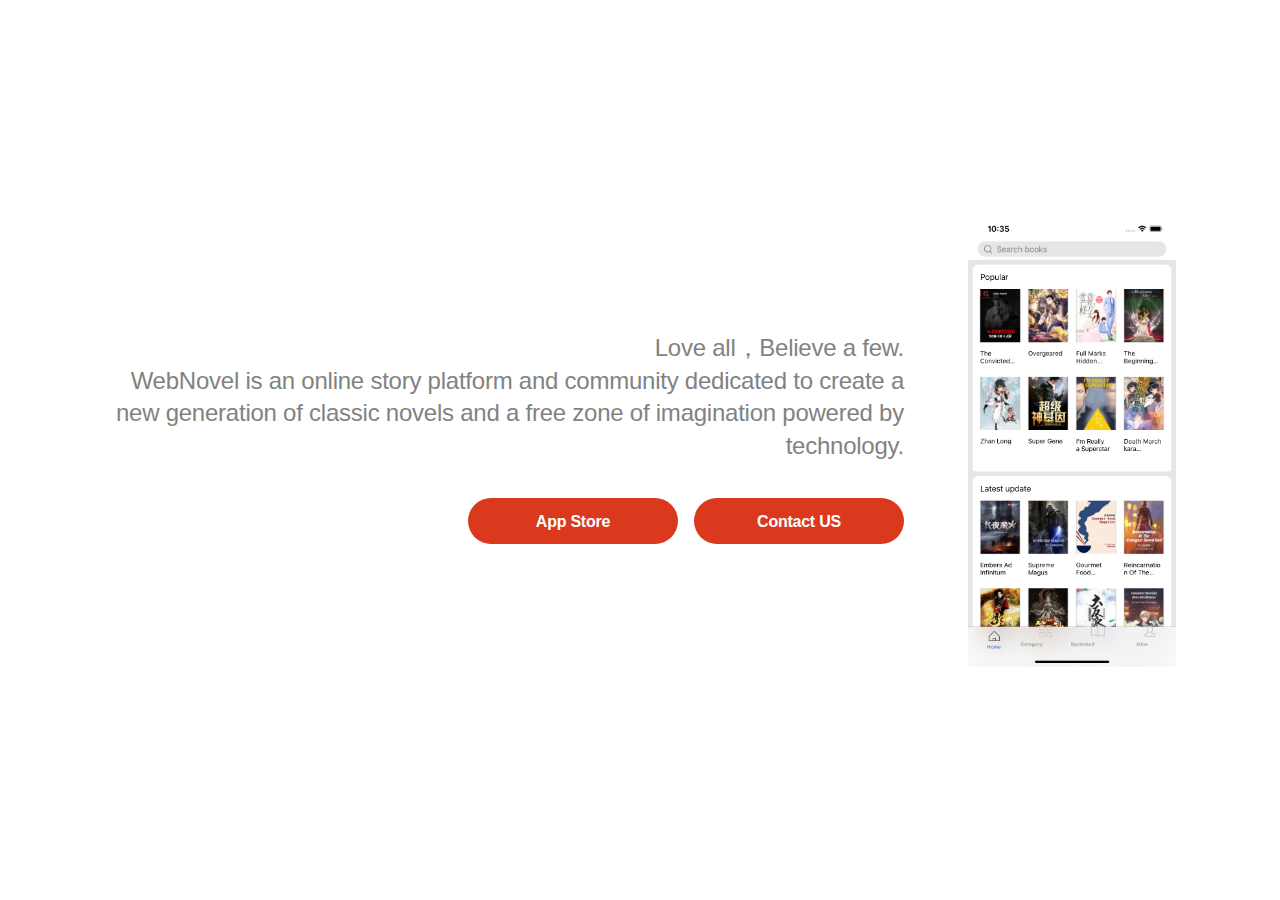
==== commit c556ffc5: "Update index.html" ====
--- a/index.html
+++ b/index.html
@@ -22,15 +22,23 @@
         <p style="max-width: 800px;">
           Love all，Believe a few.
           <br/>
-          ReadNovel is an online story platform and community dedicated to create a new generation of classic novels and a free zone of imagination powered by technology.
+          WebNovel is an online story platform and community dedicated to create a new generation of classic novels and a free zone of imagination powered by technology.
         </p>
         <ul class="actions">
           <li>
             <a
-              href="https://apps.apple.com/cn/app/id1539115561"
+              href="https://apps.apple.com/cn/app/id1633860107"
               class="button primary solid"
               target="_blank"
               >App Store</a
+            >
+          </li>
+            <li>
+            <a
+              href="https://apps.apple.com/cn/app/id1633860107"
+              class="button primary"
+              target="_blank"
+              >Contact US</a
             >
           </li>
         </ul>
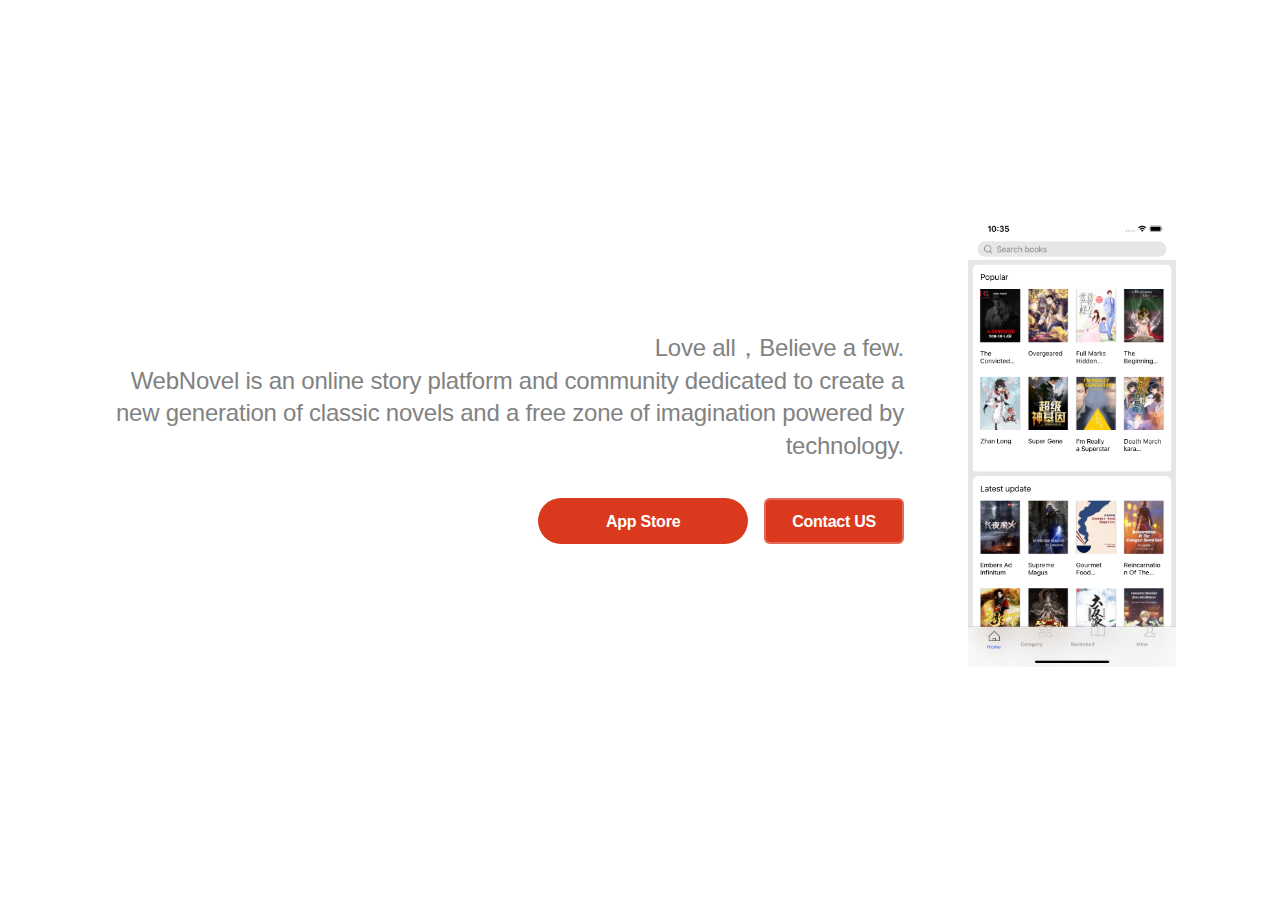
==== commit 6dc09849: "Update index.html" ====
--- a/index.html
+++ b/index.html
@@ -35,8 +35,8 @@
           </li>
             <li>
             <a
-              href="https://apps.apple.com/cn/app/id1633860107"
-              class="button primary"
+              href="mailto:adilibass1208@icloud.com"
+              class="button"
               target="_blank"
               >Contact US</a
             >
